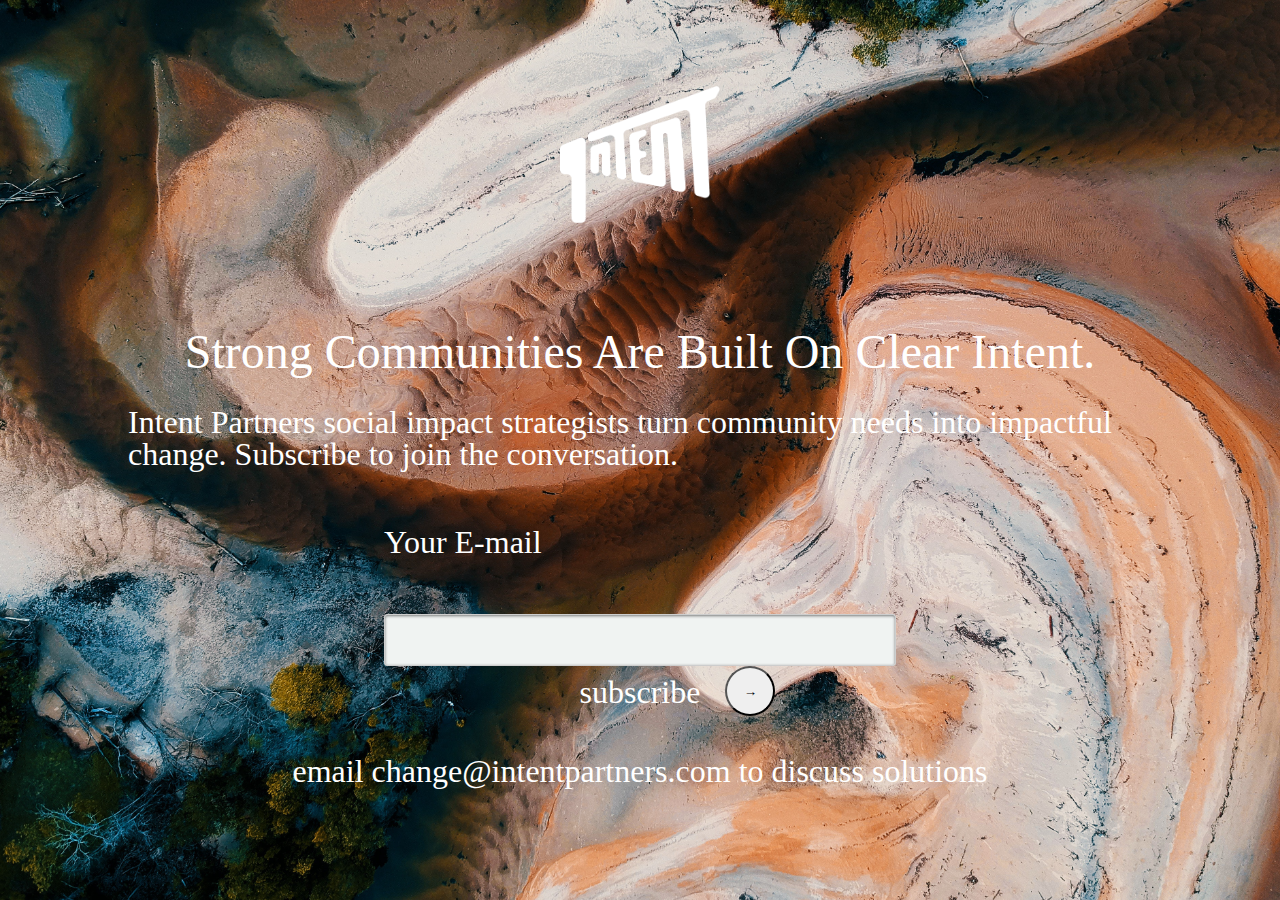
==== index.html @ a2a3a8d4 "continued updates to landing page" ====
<!DOCTYPE html>
<html lang="en" dir="ltr">
  <head>
    <meta charset="utf-8">
    <title>Intent Partners | Social Impact Strategy</title>
    <meta name="viewport" content="width=device-width, initial-scale=1">
    <!-- Reset -->
    <link rel=stylesheet href="styles/reset.css">
    <!-- Custom Styles -->
    <link rel="stylesheet" href="styles/comingsoon.css">
  </head>
  <body>
    <div class="bgimg">
      <img class="logo" src="images/Intent Logo White.png">
      <h1 class="title">Strong communities are built on clear intent.</h1>
      <h2 class="sign-up-message">Intent Partners social impact strategists turn community needs into impactful change. Subscribe to join the conversation.</h2>
      <div class="subscription">
        <h3 class="formtitle">Your E-mail</h3>

        <form class="emailsubmission" method="POST" action="https://formspree.io/kenwmiles@gmail.com">
          <textarea class="submission-box" name="message" placeholder=""></textarea>
          <h3 class="subscribe-button-text">subscribe</h3>
          <button class="subscribe-button"  type="submit">→</button>
        </form>

      </div>

      <h3 class="contact-message">email change@intentpartners.com to discuss solutions</h3>
    </div>
  </body>
</html>
---- styles/comingsoon.css ----
body, html {
  height: 100%;
  margin: 0;
}

h1{
  font-family: Yantramanav;
  font-size: 1.5em;
  color: #FFFFFF;
  letter-spacing: 0;
  text-align: left;
  line-height: 1.15em;
  text-transform:capitalize;
  padding-top: 10px;
  padding-bottom:10px;
  justify-self: center;
  align-self: center;
}

h2{
  font-family: Yantramanav;
  font-size: 1em;
  color: #FFFFFF;
  letter-spacing: 0;
  text-align: left;
  line-height: 1em;
  padding-top: 10px;
  padding-bottom:10px;
  justify-self: center;
  align-self: center;
}

h3{
  font-family: Yantramanav;
  font-size: 1em;
  color: #ffffff;
  letter-spacing: 0;
  text-align: left;
  line-height: 1em;
  padding-top: 10px;
  padding-bottom:10px;
  justify-self: center;
  align-self: center;
}

@media screen and (min-width: 991px){
  h1{
    font-family: Yantramanav;
    font-size: 3em;
    color: #FFFFFF;
    letter-spacing: 0;
    text-align: left;
    line-height: 1.15em;
    text-transform:capitalize;
    padding-top: 10px;
    padding-bottom:10px;
    justify-self: center;
    align-self: center;
  }

  h2{
    font-family: Yantramanav;
    font-size: 2em;
    color: #FFFFFF;
    letter-spacing: 0;
    text-align: left;
    line-height: 1em;
    padding-top: 10px;
    padding-bottom:10px;
    justify-self: center;
    align-self: center;
  }

  h3{
    font-family: Yantramanav;
    font-size: 2em;
    color: #ffffff;
    letter-spacing: 0;
    text-align: left;
    line-height: 1em;
    padding-top: 10px;
    padding-bottom:10px;
    justify-self: center;
    align-self: center;
  }
}

.bgimg {
  background-image: url('/images/abstract-painting-art-artistic-1255372.jpg');
  height: 100%;
  background-position: center;
  background-size: cover;
  position: relative;
  /* color: white;
  font-family: "Courier New", Courier, monospace;
  font-size: 1em; */
  display:grid;
  grid-gap: 0px;
  grid-template-columns: repeat(4,1fr);
  grid-template-rows: repeat(8, 1fr)
}

.logo{
  width:40%;
  /* margin-top: 100px;
  padding:30px; */
  grid-column: 2/span 2;
  grid-row: 2;
  justify-self: center;
  align-self: center;
}

@media screen and (min-width: 991px){
  .logo{
    width:25%;
  }
}

.title{
  grid-column: 1/span 4;
  margin-left: 10%;
  margin-right:10%;
  grid-row: 4;
  justify-self: center;
}

.sign-up-message{
  grid-column: 1/span 4;
  margin-left: 10%;
  margin-right:10%;
  grid-row: 5;
  justify-self: center;
}

.contact-message{
  grid-column: 1/span 4;
  margin-left: 10%;
  margin-right:10%;
  grid-row: 7;
  justify-self: center;
}

.subscription{
  grid-column: 1/span 4;
  grid-row: 6;
  display:grid;
  grid-gap: 0px;
  grid-template-columns: repeat(1,1fr);
  grid-template-rows: repeat(2, 1fr);
  margin-left: 10%;
  margin-right: 10%;
}

@media screen and (min-width: 991px){
  .subscription{
      grid-column: 2/span 2;
  }
}

form{
  margin-left: 10%;
  margin-right:10%;
  justify-self: center;
  padding-top: 10px;
  padding-bottom:10px;
  justify-self: center;
  align-self: center;
  width:100%;
}

.formtitle{
  grid-column: 1/span 1;
  grid-row: 1;
  justify-self:left;


}

.emailsubmission{
  display:grid;
  grid-gap: 0px;
  grid-template-columns: repeat(3,1fr);
  grid-template-rows: repeat(2, 1fr);
}

.submission-box{
  grid-column: 1/span 3;
  grid-row: 1;
}

.subscribe-button-text{
  grid-column: 2/span 1;
  grid-row: 2;
}

.subscribe-button{
  grid-column: 3/span 1;
  grid-row: 2;
}

/* .youremail{
  grid-column: 1/span 1;
  grid-row: 1;
}

.emailsubmission{
  grid-column: 1/span 3;
  grid-row: 2;
}

.subscribe-button-text{
  grid-column: 2/span 1;
  grid-row: 3;
}

.subscribe-button{
  grid-column: 3/span 1;
  grid-row: 3;
} */

textarea {
  resize: none;
  /* width:300px; */
  background: #F0F3F2;
  border: 1px solid #CDCDCD;
  box-shadow: inset 0 1px 3px 0 rgba(0,0,0,0.50);
  border-radius: 3px;
}

button{
  border-radius: 100%;
  height:50px;
  width:50px;
  outline: none;

}
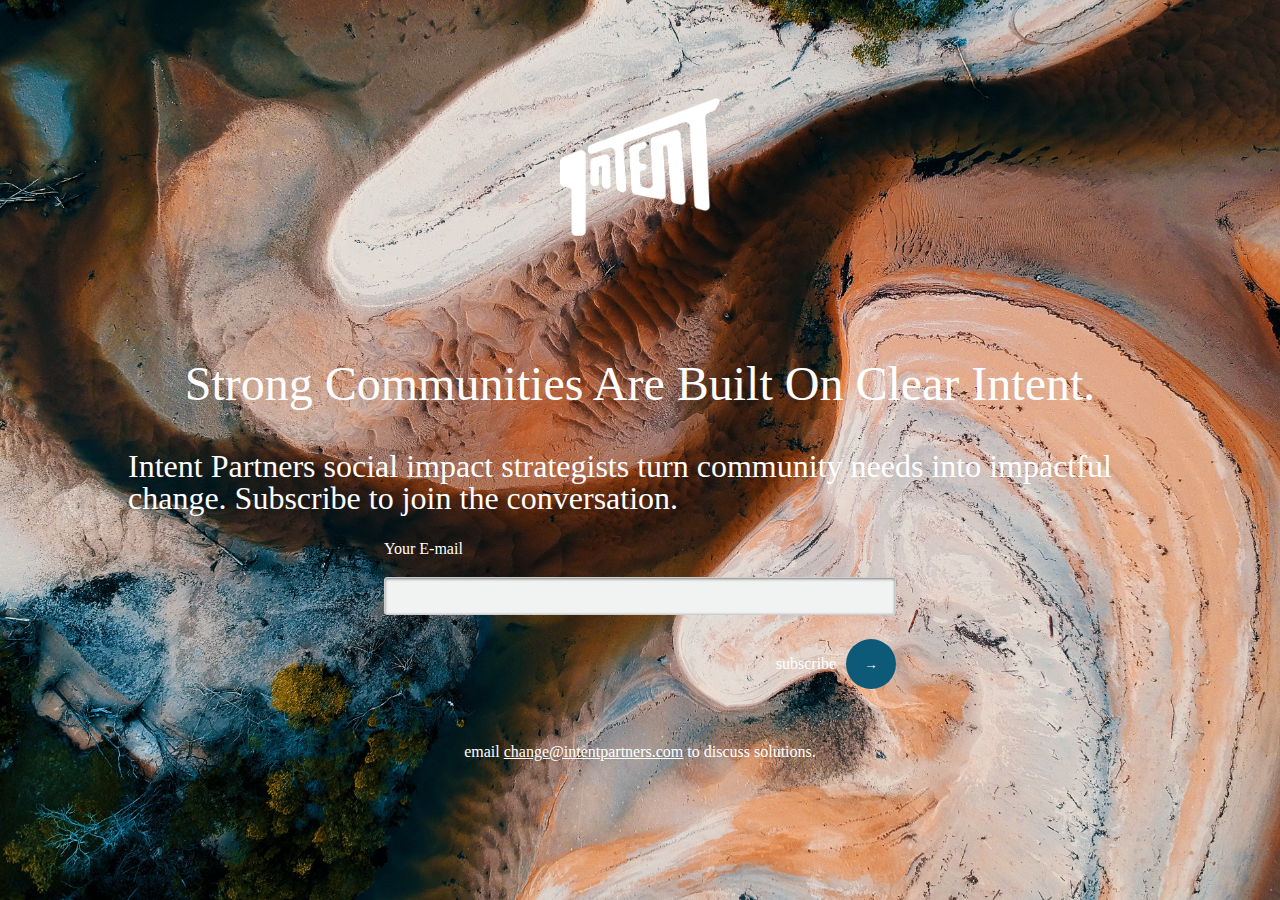
==== commit dcef0ee8: "continued updates to landing page" ====
--- a/index.html
+++ b/index.html
@@ -25,7 +25,7 @@
 
       </div>
 
-      <h3 class="contact-message">email change@intentpartners.com to discuss solutions</h3>
+      <p class="contact-message">email <a href = "mailto:change@intentpartners.com">change@intentpartners.com</a> to discuss solutions.</p>
     </div>
   </body>
 </html>
--- a/styles/comingsoon.css
+++ b/styles/comingsoon.css
@@ -146,7 +146,7 @@
   display:grid;
   grid-gap: 0px;
   grid-template-columns: repeat(1,1fr);
-  grid-template-rows: repeat(2, 1fr);
+  grid-template-rows: auto;
   margin-left: 10%;
   margin-right: 10%;
 }
@@ -172,51 +172,43 @@
   grid-column: 1/span 1;
   grid-row: 1;
   justify-self:left;
-
+  font-family: Yantramanav;
+  font-size: 1em;
+  color: #ffffff;
+  letter-spacing: 0;
+  text-align: left;
 
 }
 
 .emailsubmission{
   display:grid;
   grid-gap: 0px;
-  grid-template-columns: repeat(3,1fr);
+  grid-template-columns: auto 80px 50px;
   grid-template-rows: repeat(2, 1fr);
 }
 
 .submission-box{
   grid-column: 1/span 3;
   grid-row: 1;
+  margin-bottom:20px;
 }
 
 .subscribe-button-text{
   grid-column: 2/span 1;
   grid-row: 2;
+  font-family: Yantramanav;
+  font-size: 1em;
+  color: #ffffff;
+  letter-spacing: 0;
+  text-align: left;
 }
 
 .subscribe-button{
   grid-column: 3/span 1;
   grid-row: 2;
-}
-
-/* .youremail{
-  grid-column: 1/span 1;
-  grid-row: 1;
-}
-
-.emailsubmission{
-  grid-column: 1/span 3;
-  grid-row: 2;
-}
-
-.subscribe-button-text{
-  grid-column: 2/span 1;
-  grid-row: 3;
-}
-
-.subscribe-button{
-  grid-column: 3/span 1;
-  grid-row: 3;
-} */
+  cursor:pointer;
+  align-self: center;
+}
 
 textarea {
   resize: none;
@@ -225,12 +217,34 @@
   border: 1px solid #CDCDCD;
   box-shadow: inset 0 1px 3px 0 rgba(0,0,0,0.50);
   border-radius: 3px;
+  font-family: Yantramanav;
+  color: #0D5A78;
+
 }
 
 button{
   border-radius: 100%;
   height:50px;
   width:50px;
-  outline: none;
-
-}
+  border: none;
+  background-color:#0D5A78;
+  color:#ffffff;
+
+}
+
+a{
+  color: #ffffff;
+}
+
+.contact-message{
+  font-family: Yantramanav;
+  font-size: 1em;
+  color: #ffffff;
+  letter-spacing: 0;
+  text-align: left;
+  line-height: 1em;
+  padding-top: 10px;
+  padding-bottom:10px;
+  justify-self: center;
+  align-self: center;
+}
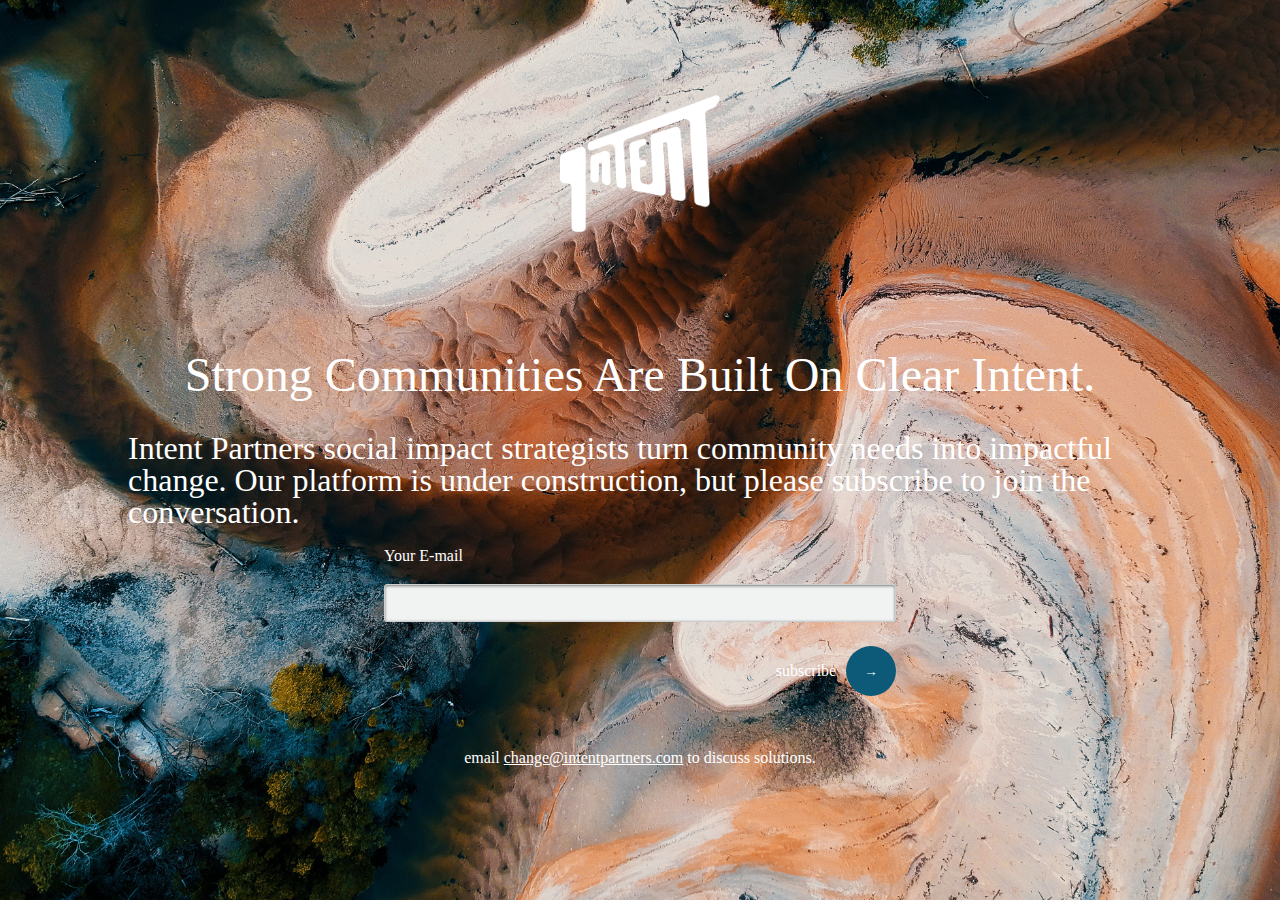
==== commit 2d1a9fd5: "update to messaging." ====
--- a/index.html
+++ b/index.html
@@ -11,9 +11,9 @@
   </head>
   <body>
     <div class="bgimg">
-      <img class="logo" src="images/Intent Logo White.png">
+      <img class="logo" src="images/intent-logo-white.png">
       <h1 class="title">Strong communities are built on clear intent.</h1>
-      <h2 class="sign-up-message">Intent Partners social impact strategists turn community needs into impactful change. Subscribe to join the conversation.</h2>
+      <h2 class="sign-up-message">Intent Partners social impact strategists turn community needs into impactful change. Our platform is under construction, but please subscribe to join the conversation.</h2>
       <div class="subscription">
         <h3 class="formtitle">Your E-mail</h3>
 
--- a/styles/comingsoon.css
+++ b/styles/comingsoon.css
@@ -86,7 +86,7 @@
 }
 
 .bgimg {
-  background-image: url('/images/abstract-painting-art-artistic-1255372.jpg');
+  background-image: url('../images/abstract-painting-art-artistic-1255372.jpeg');
   height: 100%;
   background-position: center;
   background-size: cover;
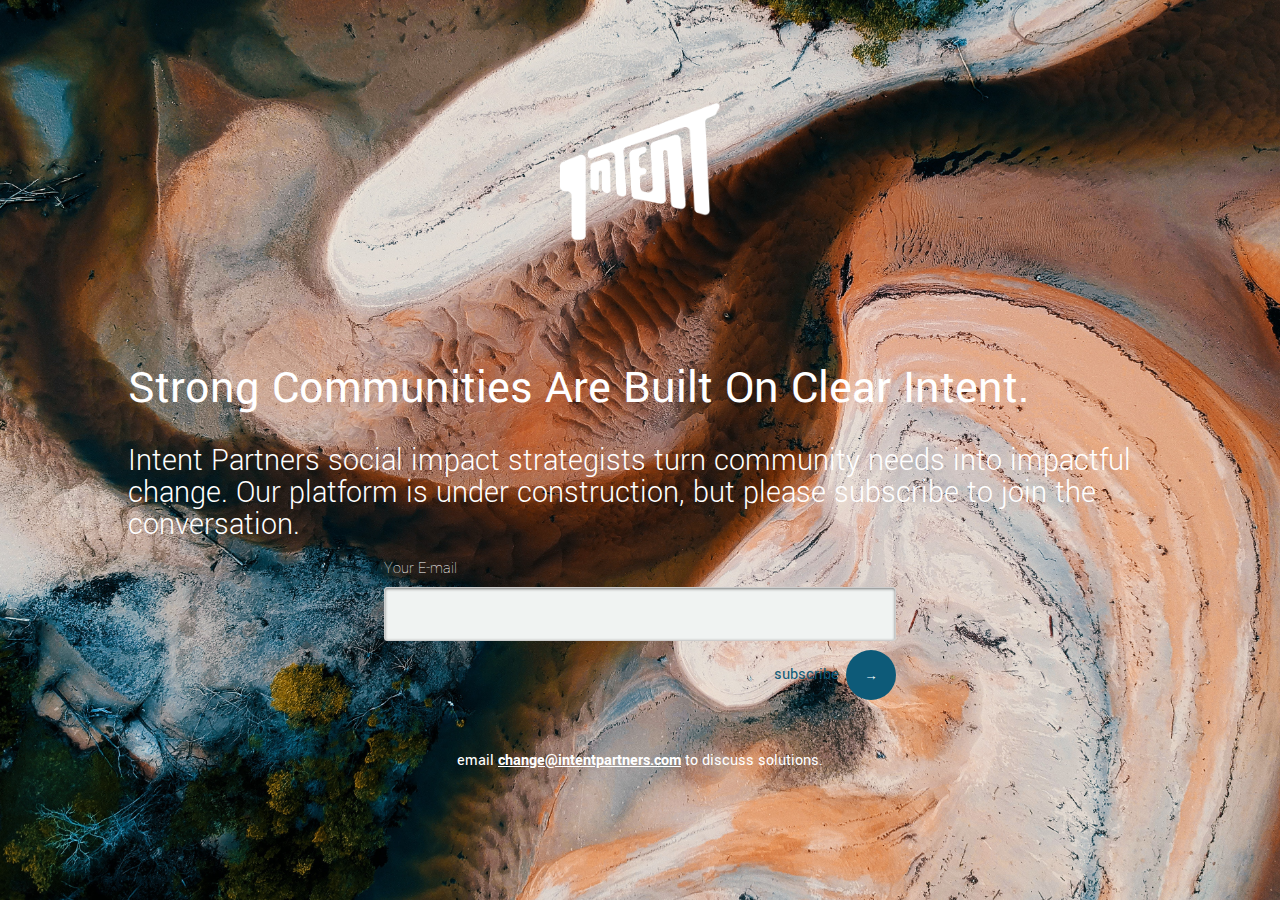
==== commit ad885184: "edited email required, resize text area font, height, and alignment" ====
--- a/index.html
+++ b/index.html
@@ -18,7 +18,7 @@
         <h3 class="formtitle">Your E-mail</h3>
 
         <form class="emailsubmission" method="POST" action="https://formspree.io/kenwmiles@gmail.com">
-          <textarea class="submission-box" name="message" placeholder=""></textarea>
+          <textarea class="submission-box" name="message" placeholder="" required></textarea>
           <h3 class="subscribe-button-text">subscribe</h3>
           <button class="subscribe-button"  type="submit">→</button>
         </form>
--- a/styles/comingsoon.css
+++ b/styles/comingsoon.css
@@ -1,6 +1,85 @@
 body, html {
   height: 100%;
   margin: 0;
+}
+
+/* yantramanav-100 - latin */
+@font-face {
+  font-family: 'Yantramanav';
+  font-style: normal;
+  font-weight: 100;
+  src: url('../fonts/yantramanav-v5-latin-100.eot'); /* IE9 Compat Modes */
+  src: local('Yantramanav Thin'), local('Yantramanav-Thin'),
+       url('../fonts/yantramanav-v5-latin-100.eot?#iefix') format('embedded-opentype'), /* IE6-IE8 */
+       url('../fonts/yantramanav-v5-latin-100.woff2') format('woff2'), /* Super Modern Browsers */
+       url('../fonts/yantramanav-v5-latin-100.woff') format('woff'), /* Modern Browsers */
+       url('../fonts/yantramanav-v5-latin-100.ttf') format('truetype'), /* Safari, Android, iOS */
+       url('../fonts/yantramanav-v5-latin-100.svg#Yantramanav') format('svg'); /* Legacy iOS */
+}
+/* yantramanav-300 - latin */
+@font-face {
+  font-family: 'Yantramanav';
+  font-style: normal;
+  font-weight: 300;
+  src: url('../fonts/yantramanav-v5-latin-300.eot'); /* IE9 Compat Modes */
+  src: local('Yantramanav Light'), local('Yantramanav-Light'),
+       url('../fonts/yantramanav-v5-latin-300.eot?#iefix') format('embedded-opentype'), /* IE6-IE8 */
+       url('../fonts/yantramanav-v5-latin-300.woff2') format('woff2'), /* Super Modern Browsers */
+       url('../fonts/yantramanav-v5-latin-300.woff') format('woff'), /* Modern Browsers */
+       url('../fonts/yantramanav-v5-latin-300.ttf') format('truetype'), /* Safari, Android, iOS */
+       url('../fonts/yantramanav-v5-latin-300.svg#Yantramanav') format('svg'); /* Legacy iOS */
+}
+/* yantramanav-regular - latin */
+@font-face {
+  font-family: 'Yantramanav';
+  font-style: normal;
+  font-weight: 400;
+  src: url('../fonts/yantramanav-v5-latin-regular.eot'); /* IE9 Compat Modes */
+  src: local('Yantramanav Regular'), local('Yantramanav-Regular'),
+       url('../fonts/yantramanav-v5-latin-regular.eot?#iefix') format('embedded-opentype'), /* IE6-IE8 */
+       url('../fonts/yantramanav-v5-latin-regular.woff2') format('woff2'), /* Super Modern Browsers */
+       url('../fonts/yantramanav-v5-latin-regular.woff') format('woff'), /* Modern Browsers */
+       url('../fonts/yantramanav-v5-latin-regular.ttf') format('truetype'), /* Safari, Android, iOS */
+       url('../fonts/yantramanav-v5-latin-regular.svg#Yantramanav') format('svg'); /* Legacy iOS */
+}
+/* yantramanav-500 - latin */
+@font-face {
+  font-family: 'Yantramanav';
+  font-style: normal;
+  font-weight: 500;
+  src: url('../fonts/yantramanav-v5-latin-500.eot'); /* IE9 Compat Modes */
+  src: local('Yantramanav Medium'), local('Yantramanav-Medium'),
+       url('../fonts/yantramanav-v5-latin-500.eot?#iefix') format('embedded-opentype'), /* IE6-IE8 */
+       url('../fonts/yantramanav-v5-latin-500.woff2') format('woff2'), /* Super Modern Browsers */
+       url('../fonts/yantramanav-v5-latin-500.woff') format('woff'), /* Modern Browsers */
+       url('../fonts/yantramanav-v5-latin-500.ttf') format('truetype'), /* Safari, Android, iOS */
+       url('../fonts/yantramanav-v5-latin-500.svg#Yantramanav') format('svg'); /* Legacy iOS */
+}
+/* yantramanav-700 - latin */
+@font-face {
+  font-family: 'Yantramanav';
+  font-style: normal;
+  font-weight: 700;
+  src: url('../fonts/yantramanav-v5-latin-700.eot'); /* IE9 Compat Modes */
+  src: local('Yantramanav Bold'), local('Yantramanav-Bold'),
+       url('../fonts/yantramanav-v5-latin-700.eot?#iefix') format('embedded-opentype'), /* IE6-IE8 */
+       url('../fonts/yantramanav-v5-latin-700.woff2') format('woff2'), /* Super Modern Browsers */
+       url('../fonts/yantramanav-v5-latin-700.woff') format('woff'), /* Modern Browsers */
+       url('../fonts/yantramanav-v5-latin-700.ttf') format('truetype'), /* Safari, Android, iOS */
+       url('../fonts/yantramanav-v5-latin-700.svg#Yantramanav') format('svg'); /* Legacy iOS */
+}
+/* yantramanav-900 - latin */
+@font-face {
+  font-family: 'Yantramanav';
+  font-style: normal;
+  font-weight: 900;
+  src: url('../fonts/yantramanav-v5-latin-900.eot'); /* IE9 Compat Modes */
+  src: local('Yantramanav Black'), local('Yantramanav-Black'),
+       url('../fonts/yantramanav-v5-latin-900.eot?#iefix') format('embedded-opentype'), /* IE6-IE8 */
+       url('../fonts/yantramanav-v5-latin-900.woff2') format('woff2'), /* Super Modern Browsers */
+       url('../fonts/yantramanav-v5-latin-900.woff') format('woff'), /* Modern Browsers */
+       url('../fonts/yantramanav-v5-latin-900.ttf') format('truetype'), /* Safari, Android, iOS */
+       url('../fonts/yantramanav-v5-latin-900.svg#Yantramanav') format('svg'); /* Legacy iOS */
 }
 
 h1{
@@ -28,7 +107,9 @@
   padding-bottom:10px;
   justify-self: center;
   align-self: center;
-}
+  font-weight: 300;
+}
+
 
 h3{
   font-family: Yantramanav;
@@ -43,46 +124,45 @@
   align-self: center;
 }
 
-@media screen and (min-width: 991px){
-  h1{
-    font-family: Yantramanav;
-    font-size: 3em;
-    color: #FFFFFF;
-    letter-spacing: 0;
-    text-align: left;
-    line-height: 1.15em;
-    text-transform:capitalize;
-    padding-top: 10px;
-    padding-bottom:10px;
-    justify-self: center;
-    align-self: center;
-  }
-
-  h2{
-    font-family: Yantramanav;
-    font-size: 2em;
-    color: #FFFFFF;
-    letter-spacing: 0;
-    text-align: left;
-    line-height: 1em;
-    padding-top: 10px;
-    padding-bottom:10px;
-    justify-self: center;
-    align-self: center;
-  }
-
-  h3{
-    font-family: Yantramanav;
-    font-size: 2em;
-    color: #ffffff;
-    letter-spacing: 0;
-    text-align: left;
-    line-height: 1em;
-    padding-top: 10px;
-    padding-bottom:10px;
-    justify-self: center;
-    align-self: center;
-  }
+
+form{
+  margin-left: 10%;
+  margin-right:10%;
+  justify-self: center;
+  /* padding-top: 10px; */
+  padding-bottom:10px;
+  justify-self: center;
+  align-self: center;
+  width:100%;
+}
+
+textarea {
+  resize: none;
+  /* width:300px; */
+  background: #F0F3F2;
+  border: 1px solid #CDCDCD;
+  box-shadow: inset 0 1px 3px 0 rgba(0,0,0,0.50);
+  border-radius: 3px;
+  font-family: Yantramanav;
+  font-size: 1em;
+  height: 1.5em;
+  color: #0D5A78;
+  align-self: center;
+}
+
+button{
+  border-radius: 100%;
+  height:50px;
+  width:50px;
+  border: none;
+  background-color:#0D5A78;
+  color:#ffffff;
+
+}
+
+a{
+  color: #ffffff;
+  font-weight: bold;
 }
 
 .bgimg {
@@ -102,26 +182,21 @@
 
 .logo{
   width:40%;
-  /* margin-top: 100px;
-  padding:30px; */
+  margin:10px;
+  /* padding:30px; */
   grid-column: 2/span 2;
   grid-row: 2;
   justify-self: center;
   align-self: center;
 }
 
-@media screen and (min-width: 991px){
-  .logo{
-    width:25%;
-  }
-}
 
 .title{
   grid-column: 1/span 4;
   margin-left: 10%;
   margin-right:10%;
   grid-row: 4;
-  justify-self: center;
+  justify-self: left;
 }
 
 .sign-up-message{
@@ -151,22 +226,7 @@
   margin-right: 10%;
 }
 
-@media screen and (min-width: 991px){
-  .subscription{
-      grid-column: 2/span 2;
-  }
-}
-
-form{
-  margin-left: 10%;
-  margin-right:10%;
-  justify-self: center;
-  padding-top: 10px;
-  padding-bottom:10px;
-  justify-self: center;
-  align-self: center;
-  width:100%;
-}
+
 
 .formtitle{
   grid-column: 1/span 1;
@@ -177,6 +237,7 @@
   color: #ffffff;
   letter-spacing: 0;
   text-align: left;
+  font-weight: 200;
 
 }
 
@@ -190,7 +251,7 @@
 .submission-box{
   grid-column: 1/span 3;
   grid-row: 1;
-  margin-bottom:20px;
+  margin-bottom:5px;
 }
 
 .subscribe-button-text{
@@ -198,7 +259,7 @@
   grid-row: 2;
   font-family: Yantramanav;
   font-size: 1em;
-  color: #ffffff;
+  color: #0D5A78;
   letter-spacing: 0;
   text-align: left;
 }
@@ -210,31 +271,7 @@
   align-self: center;
 }
 
-textarea {
-  resize: none;
-  /* width:300px; */
-  background: #F0F3F2;
-  border: 1px solid #CDCDCD;
-  box-shadow: inset 0 1px 3px 0 rgba(0,0,0,0.50);
-  border-radius: 3px;
-  font-family: Yantramanav;
-  color: #0D5A78;
-
-}
-
-button{
-  border-radius: 100%;
-  height:50px;
-  width:50px;
-  border: none;
-  background-color:#0D5A78;
-  color:#ffffff;
-
-}
-
-a{
-  color: #ffffff;
-}
+
 
 .contact-message{
   font-family: Yantramanav;
@@ -248,3 +285,138 @@
   justify-self: center;
   align-self: center;
 }
+
+
+
+@media screen and (min-width: 568px){
+  .logo{
+    width:20%;
+  }
+
+  .emailsubmission{
+    display:grid;
+    grid-gap: 0px;
+    grid-template-columns: auto 80px 50px;
+    /* grid-template-rows: repeat(2, 1fr); */
+  }
+
+  .submission-box{
+    grid-column: 1/span 1;
+    grid-row: 1;
+    margin-bottom:5px;
+  }
+
+  .subscribe-button-text{
+    grid-column: 2/span 1;
+    grid-row: 1;
+    font-family: Yantramanav;
+    font-size: 1em;
+    color: #0D5A78;
+    letter-spacing: 0;
+    text-align: left;
+  }
+
+  .subscribe-button{
+    grid-column: 3/span 1;
+    grid-row: 1;
+    cursor:pointer;
+    align-self: center;
+  }
+
+}
+
+
+@media screen and (min-width: 991px){
+  h1{
+    font-family: Yantramanav;
+    font-size: 3em;
+    color: #FFFFFF;
+    letter-spacing: 0;
+    text-align: left;
+    line-height: 1.15em;
+    text-transform:capitalize;
+    padding-top: 10px;
+    padding-bottom:10px;
+    justify-self: center;
+    align-self: center;
+  }
+
+  h2{
+    font-family: Yantramanav;
+    font-size: 2em;
+    color: #FFFFFF;
+    letter-spacing: 0;
+    text-align: left;
+    line-height: 1em;
+    padding-top: 10px;
+    padding-bottom:10px;
+    justify-self: center;
+    align-self: center;
+  }
+
+  h3{
+    font-family: Yantramanav;
+    font-size: 2em;
+    color: #ffffff;
+    letter-spacing: 0;
+    text-align: left;
+    line-height: 1em;
+    padding-top: 10px;
+    padding-bottom:10px;
+    justify-self: center;
+    align-self: center;
+  }
+
+  textarea {
+    resize: none;
+    /* width:300px; */
+    background: #F0F3F2;
+    border: 1px solid #CDCDCD;
+    box-shadow: inset 0 1px 3px 0 rgba(0,0,0,0.50);
+    border-radius: 3px;
+    font-family: Yantramanav;
+    font-size: 2em;
+    height: 1.5em;
+    color: #0D5A78;
+    align-self: center;
+  }
+
+  .logo{
+    width:25%;
+  }
+
+  .subscription{
+      grid-column: 2/span 2;
+  }
+
+  .emailsubmission{
+    display:grid;
+    grid-gap: 0px;
+    grid-template-columns: auto 80px 50px;
+    grid-template-rows: repeat(2, 1fr);
+  }
+
+  .submission-box{
+    grid-column: 1/span 3;
+    grid-row: 1;
+    margin-bottom:5px;
+  }
+
+  .subscribe-button-text{
+    grid-column: 2/span 1;
+    grid-row: 2;
+    font-family: Yantramanav;
+    font-size: 1em;
+    color: #0D5A78;
+    letter-spacing: 0;
+    text-align: left;
+  }
+
+  .subscribe-button{
+    grid-column: 3/span 1;
+    grid-row: 2;
+    cursor:pointer;
+    align-self: center;
+  }
+
+}
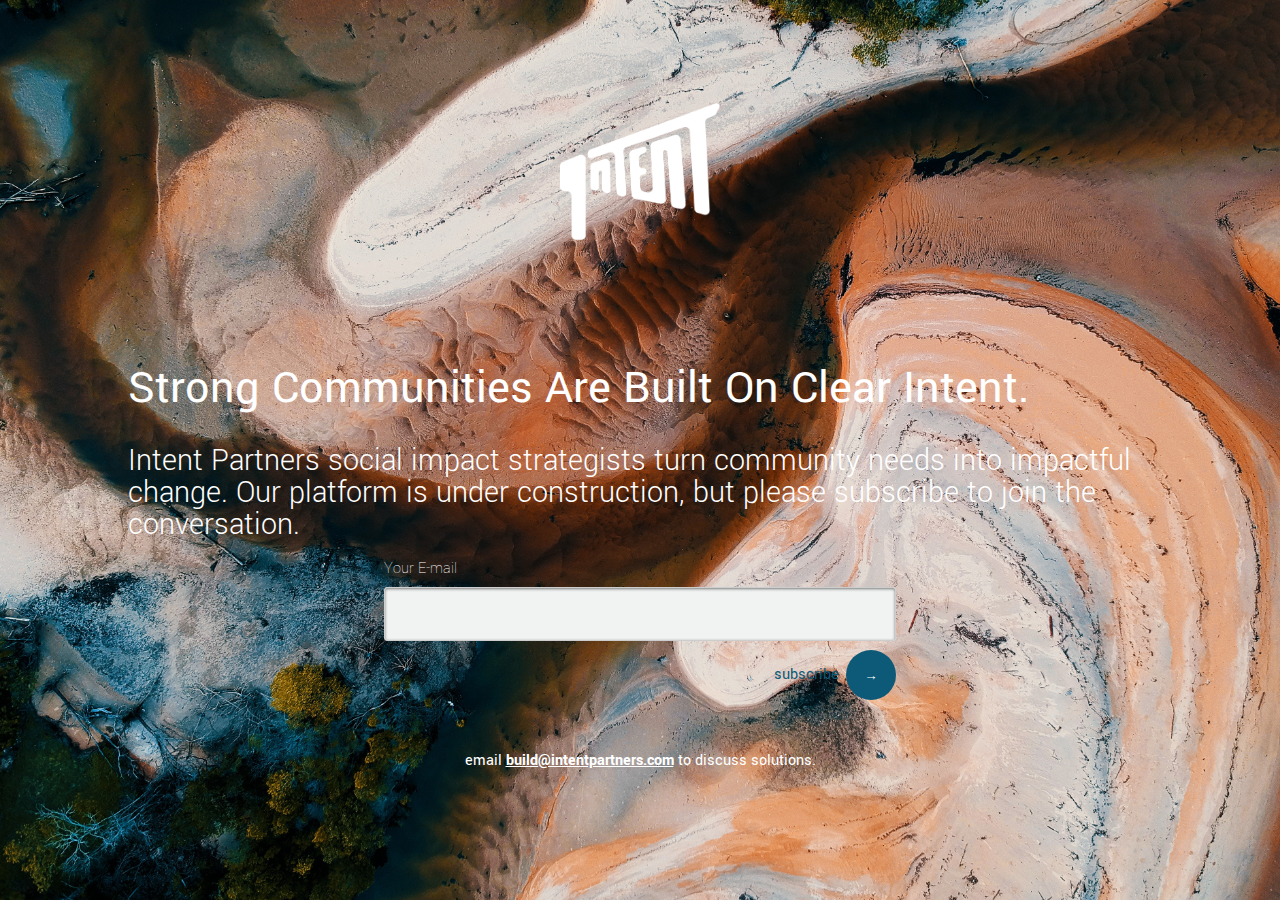
==== commit 0414eea4: "updated contact email address" ====
--- a/index.html
+++ b/index.html
@@ -8,6 +8,7 @@
     <link rel=stylesheet href="styles/reset.css">
     <!-- Custom Styles -->
     <link rel="stylesheet" href="styles/comingsoon.css">
+    <link rel="shortcut icon" type="image/x-icon" href="intent_logo.ico">
   </head>
   <body>
     <div class="bgimg">
@@ -25,7 +26,7 @@
 
       </div>
 
-      <p class="contact-message">email <a href = "mailto:change@intentpartners.com">change@intentpartners.com</a> to discuss solutions.</p>
+      <p class="contact-message">email <a href = "mailto:build@intentpartners.com">build@intentpartners.com</a> to discuss solutions.</p>
     </div>
   </body>
 </html>
--- a/styles/comingsoon.css
+++ b/styles/comingsoon.css
@@ -2,6 +2,72 @@
   height: 100%;
   margin: 0;
 }
+
+
+
+
+/* Animations */
+
+.logo {
+	animation: fadeInAnimation ease 1.5s;
+	animation-iteration-count: 1;
+	animation-fill-mode: forwards;
+}
+
+@keyframes fadeInAnimation {
+	0% {
+		opacity: 0;
+	}
+	100% {
+		opacity: 1;
+	}
+}
+
+.title, .sign-up-message {
+	animation: slide-in-right 1.5s cubic-bezier(0.250, 0.460, 0.450, 0.940) both;
+}
+
+@keyframes slide-in-right {
+  0% {
+    transform: translateX(1000px);
+    opacity: 0;
+  }
+  100% {
+    transform: translateX(0);
+    opacity: 1;
+  }
+}
+
+.subscription{
+  	animation: slide-in-bottom 1.5s cubic-bezier(0.250, 0.460, 0.450, 0.940) both;
+}
+
+@keyframes slide-in-bottom {
+  0% {
+    transform: translateY(1000px);
+    opacity: 0;
+  }
+  100% {
+    transform: translateY(0);
+    opacity: 1;
+  }
+}
+
+.contact-message {
+  	animation: slide-in-left 1.5s cubic-bezier(0.250, 0.460, 0.450, 0.940) both;
+}
+
+@keyframes slide-in-left {
+  0% {
+    transform: translateX(-1000px);
+    opacity: 0;
+  }
+  100% {
+    transform: translateX(0);
+    opacity: 1;
+  }
+}
+
 
 /* yantramanav-100 - latin */
 @font-face {
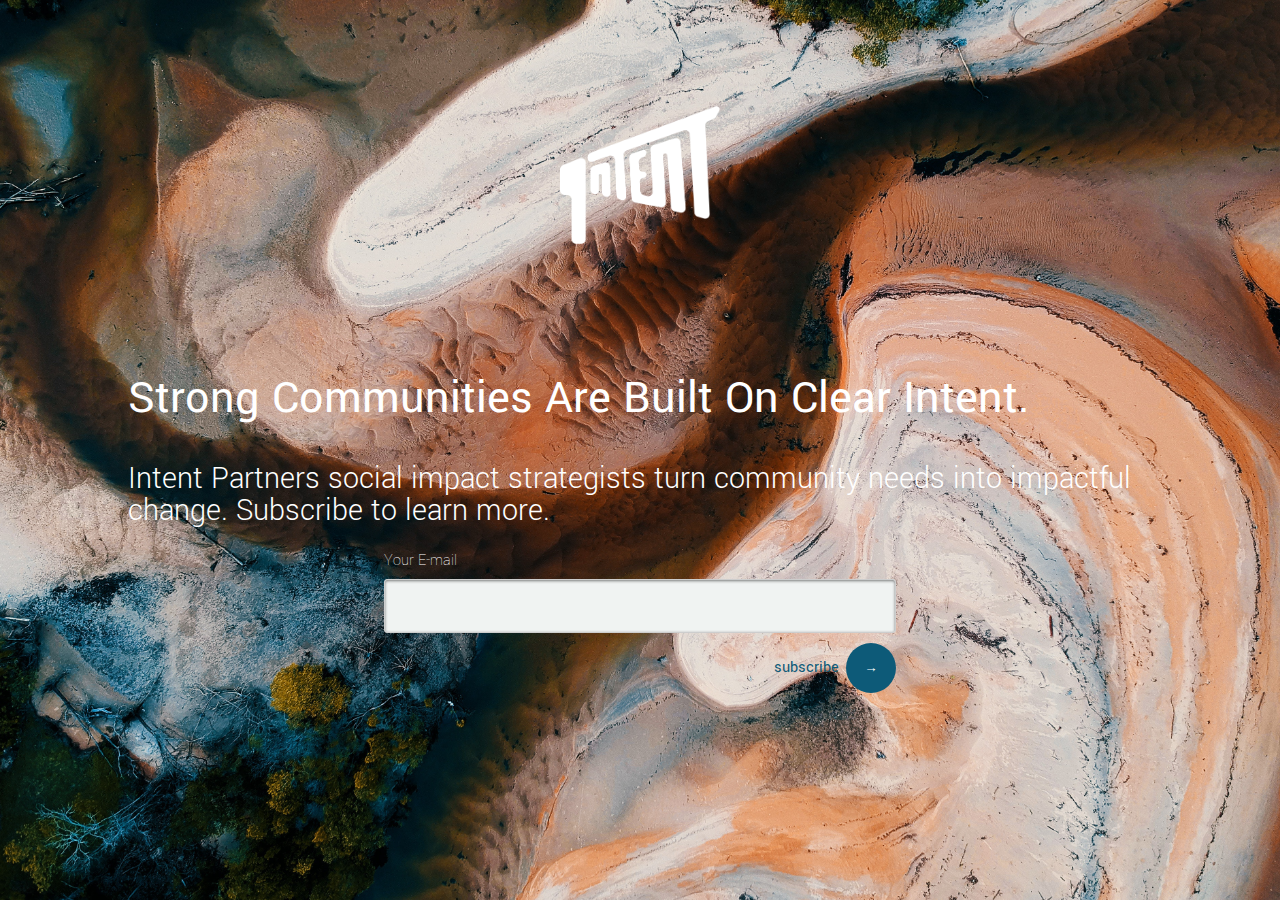
==== commit 2bafedee: "Updated form action." ====
--- a/index.html
+++ b/index.html
@@ -14,19 +14,32 @@
     <div class="bgimg">
       <img class="logo" src="images/intent-logo-white.png">
       <h1 class="title">Strong communities are built on clear intent.</h1>
-      <h2 class="sign-up-message">Intent Partners social impact strategists turn community needs into impactful change. Our platform is under construction, but please subscribe to join the conversation.</h2>
+      <h2 class="sign-up-message">Intent Partners social impact strategists turn community needs into impactful change. Subscribe to learn more.</h2>
+
       <div class="subscription">
         <h3 class="formtitle">Your E-mail</h3>
-
-        <form class="emailsubmission" method="POST" action="https://formspree.io/kenwmiles@gmail.com">
+        <form class="emailsubmission" method="POST" action="https://formspree.io/f/xjvjgezz">
           <textarea class="submission-box" name="message" placeholder="" required></textarea>
           <h3 class="subscribe-button-text">subscribe</h3>
           <button class="subscribe-button"  type="submit">→</button>
         </form>
 
+        <!-- <form  name="simple-contact-form" accept-charset="utf-8" action="https://formspree.io/f/xjvjgezz" method="post">
+          <fieldset class="emailsubmission">
+            <label class="fullnamelabel" for="full-name">Full Name</label>
+            <input class="fullnameinput" type="text" name="name" id="full-name" placeholder="First and last name" required="">
+            <label class="emailaddlabel" for="email-address">Email Address</label>
+            <input class="emailaddinput" type="email" name="_replyto" id="email-address" placeholder="email@domain.com" required="">
+            <label class="emailmesslabel" for="message">Message</label>
+            <textarea class="emailmessinput" rows="5" name="message" id="message" placeholder="Your message" required=""></textarea>
+            <input type="hidden" name="_subject" id="email-subject" value="Contact Form Submission">
+          </fieldset>
+        <button class="emailsubmitbutton" type="submit" value="Submit">Submit</br>→</button>
+        </form> -->
+
       </div>
 
-      <p class="contact-message">email <a href = "mailto:build@intentpartners.com">build@intentpartners.com</a> to discuss solutions.</p>
+      <!-- <p class="contact-message">email <a href = "mailto:build@intentpartners.com">build@intentpartners.com</a> to discuss solutions.</p> -->
     </div>
   </body>
 </html>
--- a/styles/comingsoon.css
+++ b/styles/comingsoon.css
@@ -2,9 +2,6 @@
   height: 100%;
   margin: 0;
 }
-
-
-
 
 /* Animations */
 
@@ -292,7 +289,7 @@
   margin-right: 10%;
 }
 
-
+/* Original form */
 
 .formtitle{
   grid-column: 1/span 1;
@@ -353,6 +350,98 @@
 }
 
 
+/* New Form */
+
+
+
+
+.fullnamelabel{
+  grid-column: 1/span 1;
+  grid-row: 1;
+  justify-self:left;
+  font-family: Yantramanav;
+  font-size: 1em;
+  color: #ffffff;
+  letter-spacing: 0;
+  text-align: left;
+  font-weight: 200;
+
+}
+
+.fullnameinput{
+  grid-column: 1/span 1;
+  grid-row: 2;
+  font-family: Yantramanav;
+  font-size: 1em;
+  color: #000000;
+  letter-spacing: 0;
+  text-align: left;
+  font-weight: 200;
+
+}
+
+.emailaddlabel{
+  grid-column: 1/span 1;
+  grid-row: 3;
+  font-family: Yantramanav;
+  font-size: 1em;
+  color: #ffffff;
+  letter-spacing: 0;
+  text-align: left;
+  font-weight: 200;
+  margin-top: 2em;
+
+}
+
+.emailaddinput{
+  grid-column: 1/span 1;
+  grid-row: 4;
+  font-family: Yantramanav;
+  font-size: 1em;
+  color: #000000;
+  letter-spacing: 0;
+  text-align: left;
+  font-weight: 200;
+
+}
+
+.emailmesslabel{
+  grid-column: 1/span 1;
+  grid-row: 5;
+  font-family: Yantramanav;
+  font-size: 1em;
+  color: #ffffff;
+  letter-spacing: 0;
+  text-align: left;
+  font-weight: 200;
+  margin-top: 2em;
+
+}
+
+.emailmessinput{
+  grid-column: 1/span 1;
+  grid-row: 6/span 1;
+  font-family: Yantramanav;
+  font-size: 1em;
+  color: #000000;
+  letter-spacing: 0;
+  text-align: left;
+  font-weight: 200;
+  height: 6em;
+
+}
+
+.emailsubmitbutton{
+  grid-column: 1/span 1;
+  grid-row: 7;
+  margin-top: 4em;
+  position: relative;
+
+
+}
+
+
+
 
 @media screen and (min-width: 568px){
   .logo{
@@ -363,7 +452,7 @@
     display:grid;
     grid-gap: 0px;
     grid-template-columns: auto 80px 50px;
-    /* grid-template-rows: repeat(2, 1fr); */
+    grid-template-rows: repeat(2, 1fr);
   }
 
   .submission-box{
